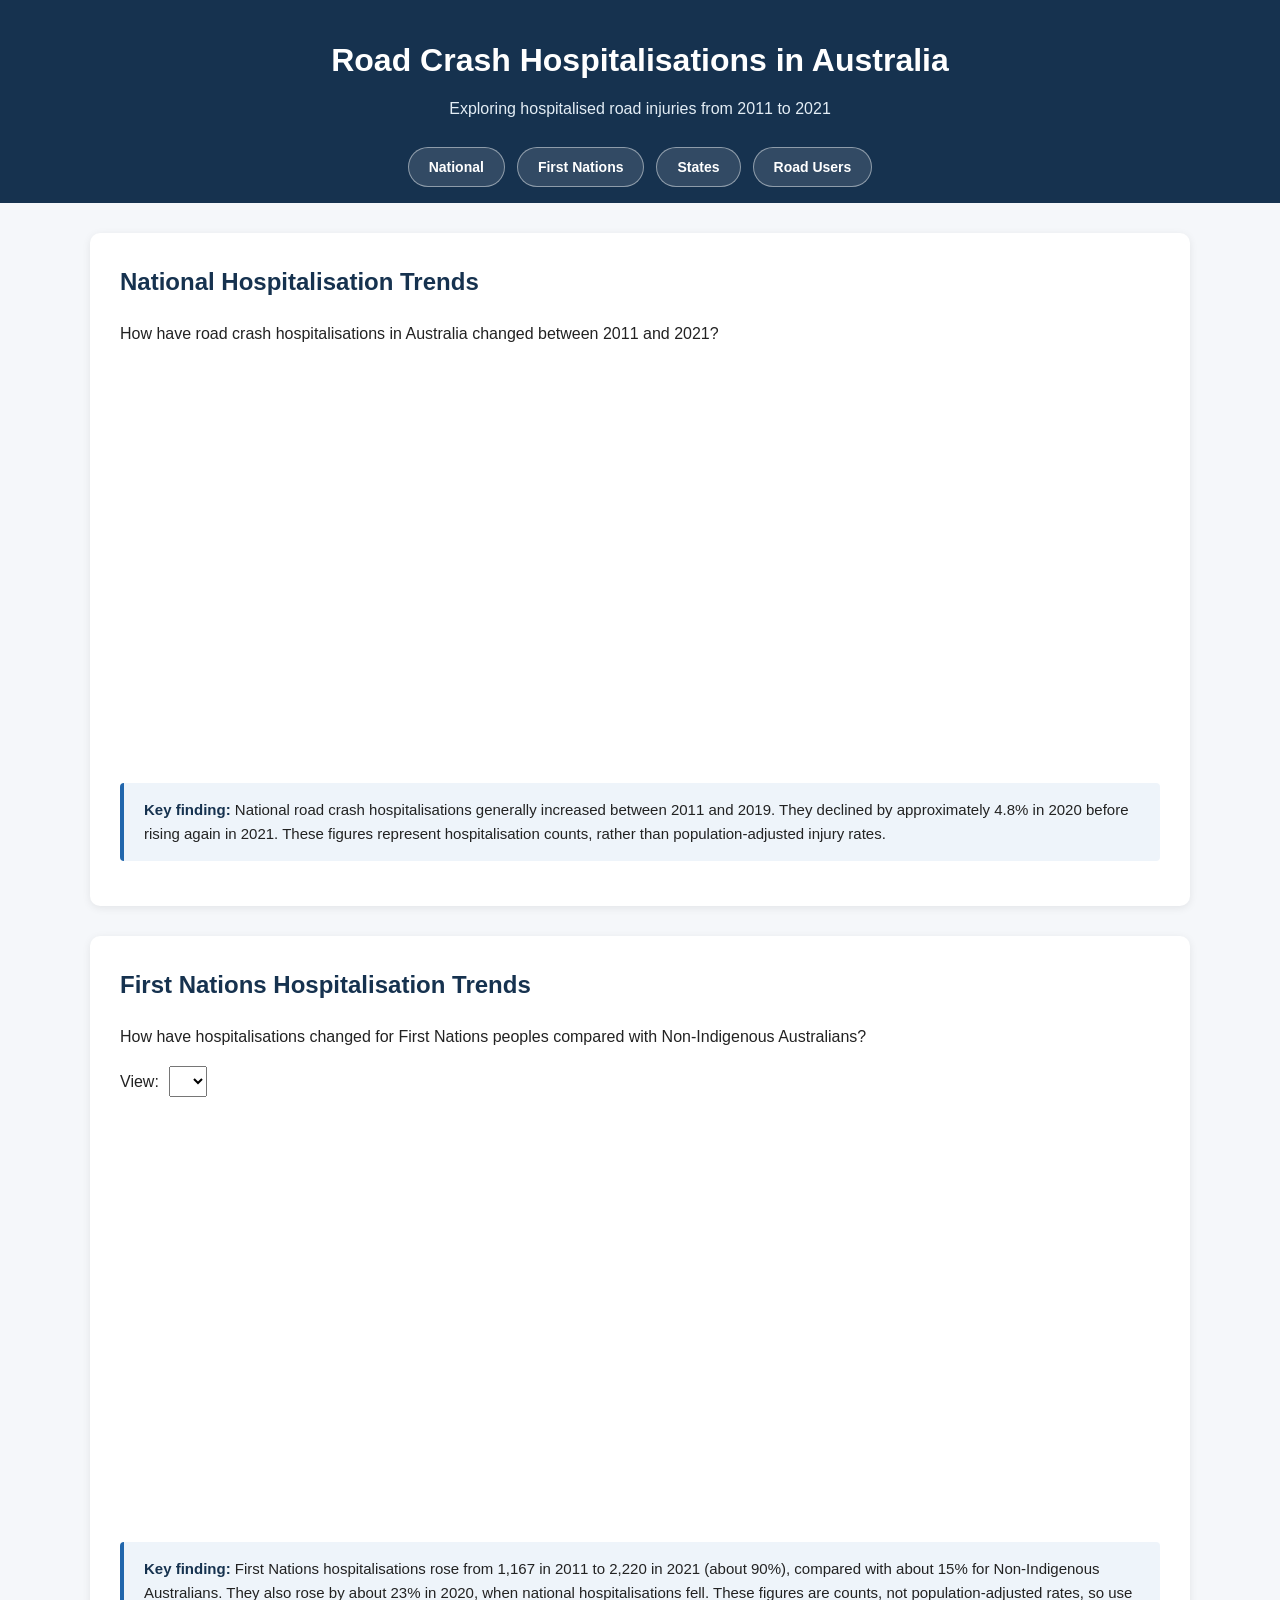
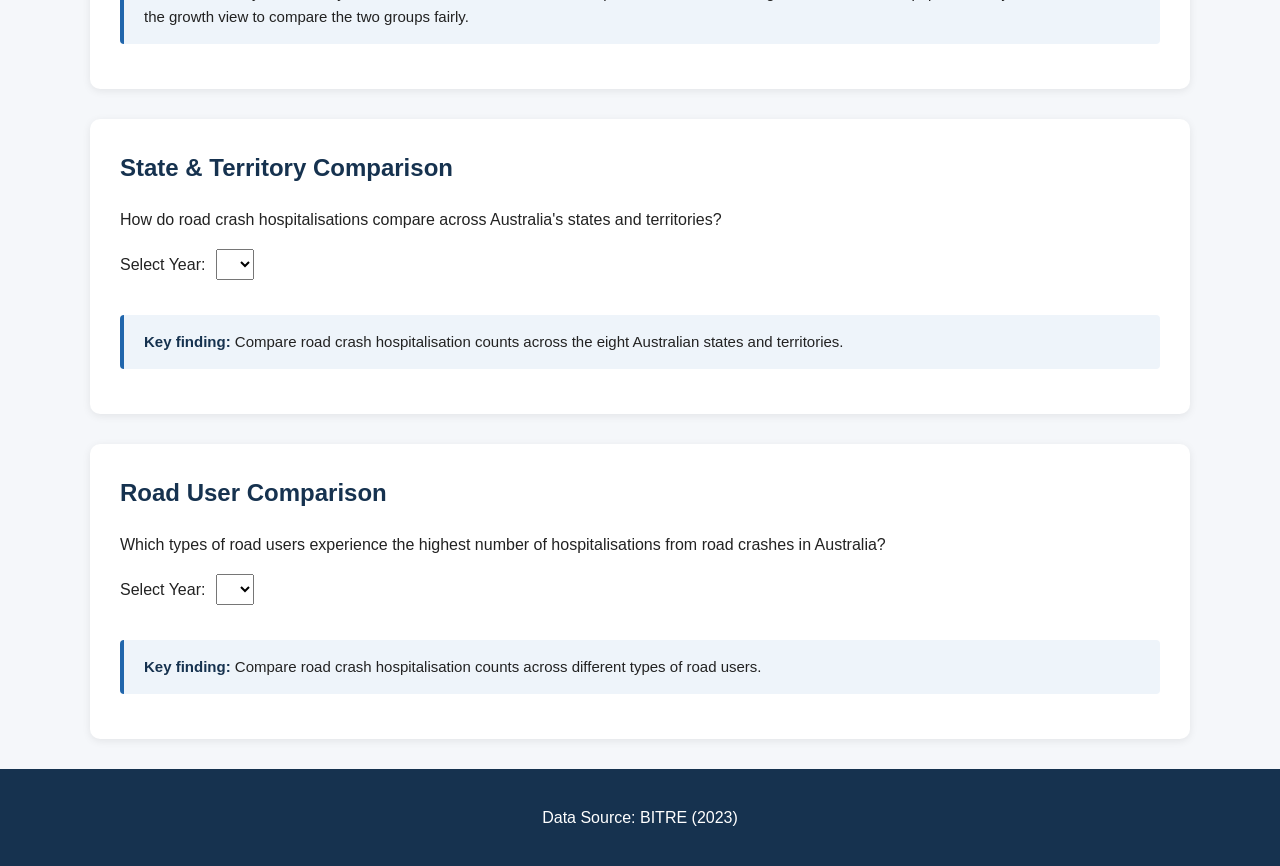
==== website/index.html @ fa7672ee "Added nav buttons." ====
<!DOCTYPE html>
<html lang="en">

<head>
    <meta charset="UTF-8">
    <meta name="viewport" content="width=device-width, initial-scale=1.0">

    <title>Road Crash Hospitalisations in Australia</title>

    <link rel="stylesheet" href="css/style.css">
</head>

<body>

    <header>
        <h1>Road Crash Hospitalisations in Australia</h1>
        <p>Exploring hospitalised road injuries from 2011 to 2021</p>
    </header>

    <nav class="site-nav">
        <ul>
            <li><a href="#national-section">National</a></li>
            <li><a href="#first-nations-section">First Nations</a></li>
            <li><a href="#state-section">States</a></li>
            <li><a href="#road-user-section">Road Users</a></li>
        </ul>
    </nav>

    <main>
        <!-- National Trends - My Section -->
        <section id="national-section">
            <h2>National Hospitalisation Trends</h2>
            <p>
                How have road crash hospitalisations in Australia
                changed between 2011 and 2021?
            </p>

            <div class="chart-scroll">
                <div id="national-chart"></div>
            </div>

            <p class="chart-insight">
                <strong>Key finding:</strong>
                National road crash hospitalisations generally increased
                between 2011 and 2019. They declined by approximately
                4.8% in 2020 before rising again in 2021.
                These figures represent hospitalisation counts,
                rather than population-adjusted injury rates.
            </p>
        </section>

        <!-- First Nations Trends - Daya -->
        <section id="first-nations-section">
            <h2>First Nations Hospitalisation Trends</h2>
            <p>
                How have hospitalisations changed for First Nations peoples
                compared with Non-Indigenous Australians?
            </p>

            <div class="chart-controls">
                <label for="fn-view">View:</label>
                <select id="fn-view"></select>
            </div>

            <div class="chart-scroll">
                <div id="first-nations-chart"></div>
            </div>
            <div id="fn-legend" class="chart-legend"></div>

            <p class="chart-insight">
                <strong>Key finding:</strong>
                First Nations hospitalisations rose from 1,167 in 2011 to
                2,220 in 2021 (about 90%), compared with about 15% for
                Non-Indigenous Australians. They also rose by about 23% in
                2020, when national hospitalisations fell. These figures are
                counts, not population-adjusted rates, so use the growth view
                to compare the two groups fairly.
            </p>
        </section>

        <!-- State & Territory Comparison -->
        <section id="state-section">
            <h2>State &amp; Territory Comparison</h2>

            <p>
                How do road crash hospitalisations compare
                across Australia's states and territories?
            </p>

            <div class="chart-controls">
                <label for="state-year">Select Year:</label>
                <select id="state-year"></select>
            </div>

            <div class="chart-scroll">
                <div id="state-chart"></div>
            </div>

            <p class="chart-insight">
                <strong>Key finding:</strong>
                Compare road crash hospitalisation counts
                across the eight Australian states and territories.
            </p>
        </section>

        <!-- Road User Comparison - Lin Yan -->
        <section id="road-user-section">
            <h2>Road User Comparison</h2>

            <p>
                Which types of road users experience the highest
                number of hospitalisations from road crashes in Australia?
            </p>

            <div class="chart-controls">
                <label for="road-user-year">Select Year:</label>
                <select id="road-user-year"></select>
            </div>

            <div class="chart-scroll">
                <div id="road-user-chart"></div>
            </div>

            <p class="chart-insight">
                <strong>Key finding:</strong>
                Compare road crash hospitalisation counts
                across different types of road users.
            </p>
        </section>
    </main>

    <footer>
        <p>Data Source: BITRE (2023)</p>
    </footer>

    <!-- D3.js Library -->
    <script src="https://d3js.org/d3.v7.min.js"></script>

    <!-- Charts -->
    <script src="js/national-trend.js"></script>
    <script src="js/first-nations.js"></script>
    <script src="js/state-comparison.js"></script>
    <script src="js/road-user.js"></script>

</body>

</html>
---- website/css/style.css ----
/* COS30045 Group 2 - Road Injury Visualisation */

/* Smooth scrolling and offset for the sticky nav */
html {
    scroll-behavior: smooth;
    scroll-padding-top: 70px;
}

/* General page styling */
body {
    font-family: Arial, Helvetica, sans-serif;
    margin: 0;
    padding: 0;
    background-color: #f5f7fa;
    color: #222;
    line-height: 1.6;
}

/* Website header */
header {
    background-color: #16324f;
    color: white;
    text-align: center;
    padding: 35px 20px 15px;
}

header h1 {
    margin: 0;
    font-size: 2rem;
}

header p {
    margin-top: 10px;
    margin-bottom: 0;
    color: #e3edf5;
}

/* Sticky navigation: same navy as the header so they look like one block */
.site-nav {
    position: sticky;
    top: 0;
    z-index: 100;
    background: #16324f;
    padding: 10px 20px 16px;
}

.site-nav ul {
    display: flex;
    justify-content: center;
    flex-wrap: wrap;
    gap: 12px;
    list-style: none;
    margin: 0;
    padding: 0;
}

.site-nav a {
    display: inline-block;
    color: #ffffff;
    background: rgba(255, 255, 255, 0.12);
    border: 1px solid rgba(255, 255, 255, 0.45);
    border-radius: 999px;
    padding: 8px 20px;
    font-size: 14px;
    font-weight: bold;
    text-decoration: none;
    transition: background 0.2s ease, color 0.2s ease, border-color 0.2s ease;
}

.site-nav a:hover,
.site-nav a:focus {
    background: #fdba8c;
    border-color: #fdba8c;
    color: #16324f;
    outline: none;
}

.site-nav a:focus-visible {
    outline: 2px solid #ffffff;
    outline-offset: 2px;
}

/* Main website content */
main {
    max-width: 1100px;
    margin: 30px auto;
    padding: 0 20px;
}

/* Each visualisation section */
section {
    background-color: white;
    padding: 30px;
    margin-bottom: 30px;
    border-radius: 10px;
    box-shadow: 0 2px 8px rgba(0, 0, 0, 0.08);
}

section h2 {
    color: #16324f;
    margin-top: 0;
}

/* National D3 chart container */
#national-chart {
    width: 100%;
    min-height: 400px;
}

#national-chart svg {
    display: block;
    width: 100%;
    height: auto;
}

/* Website footer */
footer {
    background-color: #16324f;
    color: white;
    text-align: center;
    padding: 20px;
}

/* Responsive layout for smaller screens */
@media (max-width: 768px) {
    header h1 {
        font-size: 1.5rem;
    }

    .site-nav ul {
        gap: 8px;
    }

    .site-nav a {
        padding: 6px 14px;
        font-size: 13px;
    }

    main {
        padding: 0 12px;
    }

    section {
        padding: 18px;
    }
}


/* National chart tooltip */
#national-chart {
    position: relative;
}

.chart-tooltip {
    position: absolute;
    background-color: #16324f;
    color: white;
    padding: 10px 14px;
    border-radius: 6px;
    font-size: 14px;
    box-shadow: 0 3px 8px rgba(0, 0, 0, 0.2);
    pointer-events: none;
    visibility: hidden;
    z-index: 10;
    white-space: nowrap;
    transform: translate(-50%, -100%);
}

#national-chart .data-point {
    cursor: pointer;
}

#national-chart .data-point:focus {
    outline: none;
    stroke: #f59e0b;
    stroke-width: 3px;
}


/* Key findings below the national chart */
.chart-insight {
    background-color: #eef4fa;
    border-left: 4px solid #2166ac;
    padding: 15px 20px;
    margin-top: 20px;
    border-radius: 4px;
    font-size: 15px;
    line-height: 1.6;
}

.chart-insight strong {
    color: #16324f;
}


/* Responsive chart scrolling */
.chart-scroll {
    width: 100%;
    overflow-x: auto;
}

@media (max-width: 768px) {
    #national-chart {
        min-width: 700px;
    }

    #national-chart svg {
        width: 100%;
        height: auto;
    }
}


/* = First Nations chart Daya*/
#first-nations-chart {
    position: relative;
    width: 100%;
    min-height: 400px;
}

#first-nations-chart svg {
    display: block;
    width: 100%;
    height: auto;
}

#first-nations-chart .data-point {
    cursor: pointer;
}

#first-nations-chart .data-point:focus {
    outline: none;
    stroke: #f59e0b;
    stroke-width: 3px;
}

.chart-controls {
    margin: 15px 0;
}

.chart-controls select {
    font-size: 15px;
    padding: 5px 8px;
    margin-left: 6px;
}

.chart-legend {
    display: flex;
    gap: 20px;
    flex-wrap: wrap;
    font-size: 14px;
    margin-top: 10px;
}

.chart-legend span::before {
    content: "";
    display: inline-block;
    width: 14px;
    height: 4px;
    background: var(--c);
    margin-right: 6px;
    vertical-align: middle;
}

@media (max-width: 768px) {
    #first-nations-chart {
        min-width: 700px;
    }
}

/* First Nations indexed growth explanation */
.fn-index-explanation {
    background-color: #eef4fa;
    border-left: 4px solid #2166ac;
    padding: 12px 16px;
    border-radius: 4px;
    font-size: 14px;
    line-height: 1.6;
    margin: 10px 0 15px;
}


/* State & Territory Comparison Chart */

#state-chart {
    position: relative;
    width: 100%;
}

#state-chart svg {
    width: 100%;
    height: auto;
    display: block;
}

#state-chart .chart-tooltip {
    position: absolute;
    visibility: hidden;
    background: #16324f;
    color: white;
    padding: 10px 14px;
    border-radius: 6px;
    font-size: 13px;
    line-height: 1.6;
    pointer-events: none;
    z-index: 10;
    box-shadow: 0 3px 10px rgba(0, 0, 0, 0.2);
    white-space: nowrap;
}

#state-chart .state-bar {
    cursor: pointer;
    transition: fill 0.2s ease;
}

#state-chart .state-bar:focus {
    outline: 2px solid #16324f;
    outline-offset: 2px;
}

#state-chart .axis-label {
    fill: #333;
}


/* Responsive Design - State & Territory Chart */

#state-section {
    width: 100%;
    box-sizing: border-box;
}

#state-section .chart-scroll {
    width: 100%;
    overflow-x: auto;
    overflow-y: hidden;
}

#state-chart {
    width: 100%;
    min-width: 0;
}

#state-chart svg {
    width: 100%;
    min-width: 650px;
    height: auto;
    display: block;
}

/* Tablet and mobile screens */
@media (max-width: 768px) {

    #state-section {
        padding: 15px;
    }

    #state-section h2 {
        font-size: 20px;
    }

    #state-section p {
        font-size: 14px;
    }

    #state-chart svg {
        min-width: 650px;
    }

    #state-section .chart-controls {
        margin-bottom: 15px;
    }
}


/* Road User Comparison Chart */

#road-user-section {
    width: 100%;
    box-sizing: border-box;
}

#road-user-section .chart-scroll {
    width: 100%;
    overflow-x: auto;
    overflow-y: hidden;
}

#road-user-chart {
    position: relative;
    width: 100%;
    min-width: 0;
}

#road-user-chart svg {
    width: 100%;
    min-width: 750px;
    height: auto;
    display: block;
}

#road-user-chart .chart-tooltip {
    position: absolute;
    visibility: hidden;
    background: #16324f;
    color: white;
    padding: 10px 14px;
    border-radius: 6px;
    font-size: 13px;
    line-height: 1.6;
    pointer-events: none;
    z-index: 10;
    box-shadow: 0 3px 10px rgba(0, 0, 0, 0.2);
    white-space: nowrap;
}

#road-user-chart .road-user-bar {
    cursor: pointer;
    transition: fill 0.2s ease;
}

#road-user-chart .road-user-bar:focus {
    outline: 2px solid #16324f;
    outline-offset: 2px;
}

/* Tablet and mobile screens */
@media (max-width: 768px) {

    #road-user-section {
        padding: 15px;
    }

    #road-user-section h2 {
        font-size: 20px;
    }

    #road-user-section p {
        font-size: 14px;
    }

    #road-user-chart svg {
        min-width: 750px;
    }

    #road-user-section .chart-controls {
        margin-bottom: 15px;
    }
}
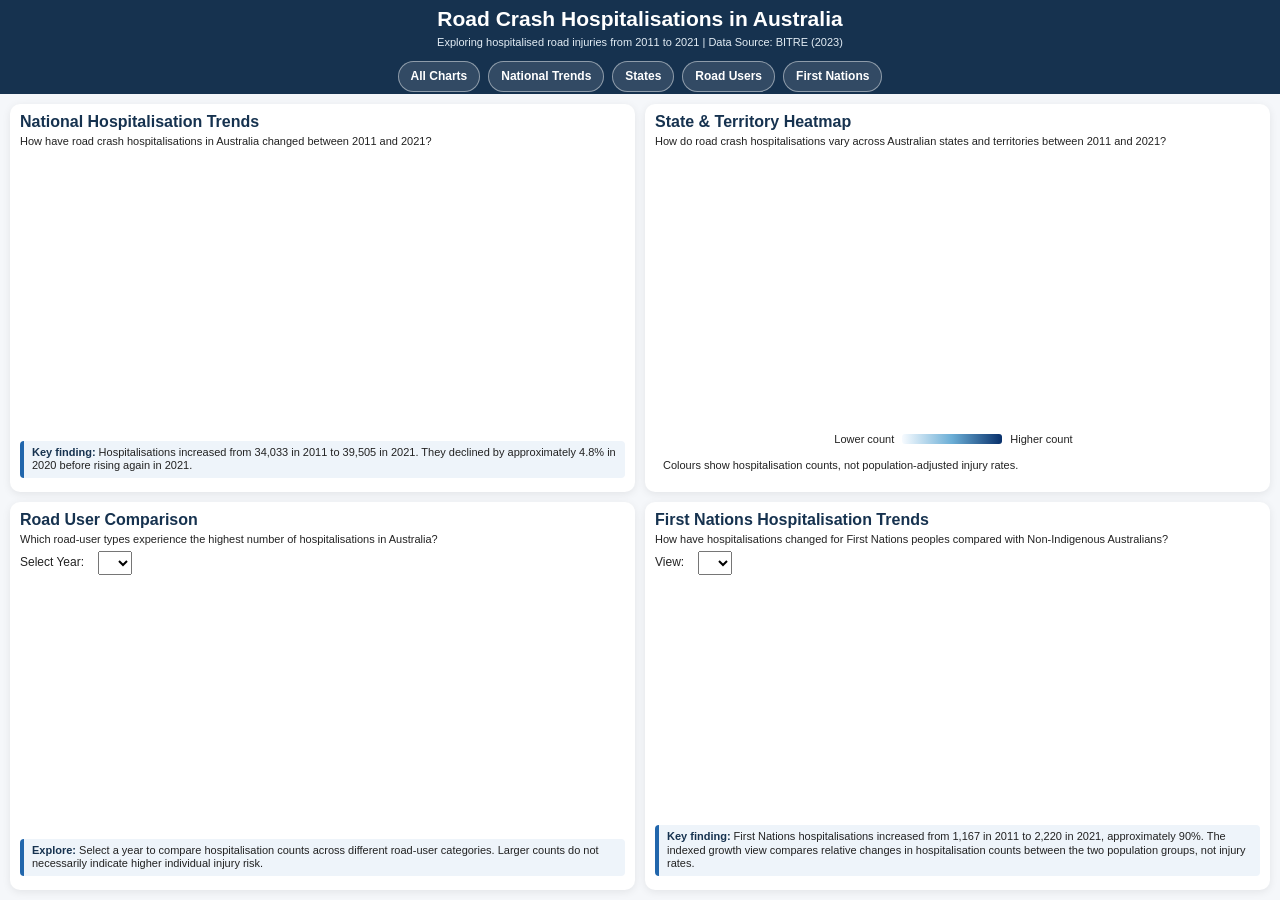
==== commit 71e438d4: "Implement interactive dashboard layout, heatmap and focus mode Redesigned the website into a 2x2 das" ====
--- a/website/index.html
+++ b/website/index.html
@@ -5,6 +5,9 @@
     <meta charset="UTF-8">
     <meta name="viewport" content="width=device-width, initial-scale=1.0">
 
+    <meta name="description"
+        content="Interactive visualisation of road crash hospitalisations in Australia from 2011 to 2021 using BITRE data.">
+
     <title>Road Crash Hospitalisations in Australia</title>
 
     <link rel="stylesheet" href="css/style.css">
@@ -12,24 +15,47 @@
 
 <body>
 
+    <!-- Website Header -->
     <header>
         <h1>Road Crash Hospitalisations in Australia</h1>
-        <p>Exploring hospitalised road injuries from 2011 to 2021</p>
+        <p>
+            Exploring hospitalised road injuries from 2011 to 2021
+            | Data Source: BITRE (2023)
+        </p>
     </header>
 
-    <nav class="site-nav">
+
+    <!-- Dashboard Navigation -->
+    <nav class="site-nav" aria-label="Dashboard navigation">
         <ul>
-            <li><a href="#national-section">National</a></li>
-            <li><a href="#first-nations-section">First Nations</a></li>
-            <li><a href="#state-section">States</a></li>
-            <li><a href="#road-user-section">Road Users</a></li>
+            <li>
+                <a href="#" id="show-all-charts">All Charts</a>
+            </li>
+            <li>
+                <a href="#national-section">National Trends</a>
+            </li>
+            <li>
+                <a href="#state-section">States</a>
+            </li>
+            <li>
+                <a href="#road-user-section">Road Users</a>
+            </li>
+            <li>
+                <a href="#first-nations-section">First Nations</a>
+            </li>
         </ul>
     </nav>
 
-    <main>
-        <!-- National Trends - My Section -->
+
+    <!-- Main Dashboard -->
+    <main class="dashboard-grid">
+
+        <!-- Chart 1: National Hospitalisation Trends -->
+        <!-- Developer: Lai Man Yee -->
         <section id="national-section">
+
             <h2>National Hospitalisation Trends</h2>
+
             <p>
                 How have road crash hospitalisations in Australia
                 changed between 2011 and 2021?
@@ -41,106 +67,242 @@
 
             <p class="chart-insight">
                 <strong>Key finding:</strong>
-                National road crash hospitalisations generally increased
-                between 2011 and 2019. They declined by approximately
+                Hospitalisations increased from 34,033 in 2011
+                to 39,505 in 2021. They declined by approximately
                 4.8% in 2020 before rising again in 2021.
-                These figures represent hospitalisation counts,
-                rather than population-adjusted injury rates.
-            </p>
+            </p>
+
         </section>
 
-        <!-- First Nations Trends - Daya -->
+
+        <!-- Chart 2: State & Territory Heatmap -->
+        <!-- Original state comparison: Lin Yan -->
+        <section id="state-section">
+
+            <h2>State &amp; Territory Heatmap</h2>
+
+            <p>
+                How do road crash hospitalisations vary
+                across Australian states and territories
+                between 2011 and 2021?
+            </p>
+
+            <!-- Heatmap displays all years -->
+            <!-- No year dropdown is needed -->
+            <div class="chart-scroll">
+                <div id="state-chart"></div>
+            </div>
+
+            <div class="heatmap-legend">
+                <span>Lower count</span>
+                <span class="heatmap-gradient"></span>
+                <span>Higher count</span>
+                <span id="state-max-count"></span>
+            </div>
+
+            <p class="chart-note">
+                Colours show hospitalisation counts, not
+                population-adjusted injury rates.
+            </p>
+
+        </section>
+
+
+        <!-- Chart 3: Road User Comparison -->
+        <!-- Developer: Lin Yan -->
+        <section id="road-user-section">
+
+            <h2>Road User Comparison</h2>
+
+            <p>
+                Which road-user types experience the highest
+                number of hospitalisations in Australia?
+            </p>
+
+            <!-- Year Selection -->
+            <div class="chart-controls">
+                <label for="road-user-year">
+                    Select Year:
+                </label>
+
+                <select id="road-user-year"></select>
+            </div>
+
+            <!-- Interactive D3 Bar Chart -->
+            <div class="chart-scroll">
+                <div id="road-user-chart"></div>
+            </div>
+
+            <p class="chart-insight">
+                <strong>Explore:</strong>
+                Select a year to compare hospitalisation
+                counts across different road-user categories.
+                Larger counts do not necessarily indicate
+                higher individual injury risk.
+            </p>
+
+        </section>
+
+
+        <!-- Chart 4: First Nations Hospitalisation Trends -->
+        <!-- Developer: Dayaanan -->
         <section id="first-nations-section">
+
             <h2>First Nations Hospitalisation Trends</h2>
+
             <p>
-                How have hospitalisations changed for First Nations peoples
-                compared with Non-Indigenous Australians?
-            </p>
-
+                How have hospitalisations changed for
+                First Nations peoples compared with
+                Non-Indigenous Australians?
+            </p>
+
+            <!-- Chart View Selection -->
             <div class="chart-controls">
-                <label for="fn-view">View:</label>
+                <label for="fn-view">
+                    View:
+                </label>
+
                 <select id="fn-view"></select>
             </div>
 
+            <!-- Interactive D3 Line Chart -->
             <div class="chart-scroll">
                 <div id="first-nations-chart"></div>
             </div>
+
+            <!-- Legend -->
             <div id="fn-legend" class="chart-legend"></div>
 
             <p class="chart-insight">
                 <strong>Key finding:</strong>
-                First Nations hospitalisations rose from 1,167 in 2011 to
-                2,220 in 2021 (about 90%), compared with about 15% for
-                Non-Indigenous Australians. They also rose by about 23% in
-                2020, when national hospitalisations fell. These figures are
-                counts, not population-adjusted rates, so use the growth view
-                to compare the two groups fairly.
-            </p>
+                First Nations hospitalisations increased
+                from 1,167 in 2011 to 2,220 in 2021,
+                approximately 90%.
+
+                The indexed growth view compares relative
+                changes in hospitalisation counts between
+                the two population groups, not injury rates.
+            </p>
+
         </section>
 
-        <!-- State & Territory Comparison -->
-        <section id="state-section">
-            <h2>State &amp; Territory Comparison</h2>
-
-            <p>
-                How do road crash hospitalisations compare
-                across Australia's states and territories?
-            </p>
-
-            <div class="chart-controls">
-                <label for="state-year">Select Year:</label>
-                <select id="state-year"></select>
-            </div>
-
-            <div class="chart-scroll">
-                <div id="state-chart"></div>
-            </div>
-
-            <p class="chart-insight">
-                <strong>Key finding:</strong>
-                Compare road crash hospitalisation counts
-                across the eight Australian states and territories.
-            </p>
-        </section>
-
-        <!-- Road User Comparison - Lin Yan -->
-        <section id="road-user-section">
-            <h2>Road User Comparison</h2>
-
-            <p>
-                Which types of road users experience the highest
-                number of hospitalisations from road crashes in Australia?
-            </p>
-
-            <div class="chart-controls">
-                <label for="road-user-year">Select Year:</label>
-                <select id="road-user-year"></select>
-            </div>
-
-            <div class="chart-scroll">
-                <div id="road-user-chart"></div>
-            </div>
-
-            <p class="chart-insight">
-                <strong>Key finding:</strong>
-                Compare road crash hospitalisation counts
-                across different types of road users.
-            </p>
-        </section>
     </main>
 
+
+    <!-- Website Footer -->
     <footer>
-        <p>Data Source: BITRE (2023)</p>
+        <p>
+            COS30045 Data Visualisation | Group 2
+        </p>
+
+        <p>
+            Data Source: Bureau of Infrastructure and
+            Transport Research Economics (BITRE), 2023.
+        </p>
+
+        <p>
+            Note: Hospitalisation counts are not
+            population-adjusted injury rates.
+        </p>
     </footer>
+
 
     <!-- D3.js Library -->
     <script src="https://d3js.org/d3.v7.min.js"></script>
 
-    <!-- Charts -->
+    <!-- Chart 1: National Trends -->
     <script src="js/national-trend.js"></script>
+
+    <!-- Chart 2: State & Territory Heatmap -->
+    <script src="js/state-heatmap.js"></script>
+
+    <!-- Chart 3: Road User Comparison -->
+    <script src="js/road-user.js"></script>
+
+    <!-- Chart 4: First Nations Trends -->
     <script src="js/first-nations.js"></script>
-    <script src="js/state-comparison.js"></script>
-    <script src="js/road-user.js"></script>
+
+
+    <!-- Dashboard Focus Mode -->
+    <script>
+        document.addEventListener("DOMContentLoaded", () => {
+
+            const dashboard = document.querySelector(".dashboard-grid");
+            const sections = dashboard.querySelectorAll("section");
+
+            const navLinks = document.querySelectorAll(
+                '.site-nav a[href^="#"]:not(#show-all-charts)'
+            );
+
+            const allChartsButton =
+                document.getElementById("show-all-charts");
+
+            // Return to the four-chart overview
+            function showAllCharts() {
+                dashboard.classList.remove("focus-mode");
+
+                sections.forEach(section => {
+                    section.classList.remove("focused");
+                });
+
+                navLinks.forEach(link => {
+                    link.classList.remove("active");
+                    link.removeAttribute("aria-current");
+                });
+            }
+
+            // Enlarge the selected chart
+            navLinks.forEach(link => {
+                link.addEventListener("click", function (event) {
+
+                    // Keep normal anchor navigation on mobile
+                    if (window.innerWidth < 1000) return;
+
+                    event.preventDefault();
+
+                    const target = document.querySelector(
+                        this.getAttribute("href")
+                    );
+
+                    if (!target) return;
+
+                    const alreadyFocused =
+                        target.classList.contains("focused");
+
+                    showAllCharts();
+
+                    if (!alreadyFocused) {
+                        dashboard.classList.add("focus-mode");
+                        target.classList.add("focused");
+                        this.classList.add("active");
+                        this.setAttribute("aria-current", "true");
+                    }
+                });
+            });
+
+            // All Charts button
+            allChartsButton.addEventListener("click", event => {
+                event.preventDefault();
+                showAllCharts();
+            });
+
+            // Escape key returns to overview
+            document.addEventListener("keydown", event => {
+                if (event.key === "Escape") {
+                    showAllCharts();
+                }
+            });
+
+            // Restore normal layout for smaller screens
+            window.addEventListener("resize", () => {
+                if (window.innerWidth < 1000) {
+                    showAllCharts();
+                }
+            });
+
+        });
+    </script>
+
 
 </body>
 
--- a/website/css/style.css
+++ b/website/css/style.css
@@ -446,4 +446,328 @@
     #road-user-section .chart-controls {
         margin-bottom: 15px;
     }
+}
+
+
+/* Compact dashboard layout for desktop */
+@media (min-width: 1000px) {
+    body {
+        height: 100dvh;
+        display: flex;
+        flex-direction: column;
+        overflow: hidden;
+    }
+
+    header {
+        padding: 12px 20px;
+        flex-shrink: 0;
+    }
+
+    header h1 {
+        font-size: 1.5rem;
+    }
+
+    header p {
+        margin: 4px 0 0;
+        font-size: 13px;
+    }
+
+    main.dashboard-grid {
+        flex: 1;
+        min-height: 0;
+        max-width: none;
+        width: 100%;
+        box-sizing: border-box;
+        margin: 0;
+        padding: 10px;
+        display: grid;
+        grid-template-columns: repeat(2, minmax(0, 1fr));
+        grid-template-rows: repeat(2, minmax(0, 1fr));
+        gap: 10px;
+    }
+
+    main.dashboard-grid>section {
+        min-width: 0;
+        min-height: 0;
+        margin: 0;
+        padding: 12px;
+        display: flex;
+        flex-direction: column;
+        overflow: hidden;
+    }
+
+    main.dashboard-grid>section h2 {
+        font-size: 17px;
+        margin: 0 0 3px;
+    }
+
+    main.dashboard-grid>section p {
+        font-size: 12px;
+        line-height: 1.35;
+        margin: 3px 0 6px;
+    }
+
+    #national-chart,
+    #state-chart,
+    #road-user-chart,
+    #first-nations-chart {
+        position: relative;
+        flex: 1;
+        min-height: 0;
+    }
+
+    .chart-scroll {
+        flex: 1;
+        min-height: 0;
+    }
+
+    .chart-scroll #national-chart {
+        height: 100%;
+    }
+
+    main.dashboard-grid svg {
+        width: 100%;
+        height: 100%;
+    }
+
+    main.dashboard-grid .chart-insight {
+        font-size: 11px;
+        padding: 6px 9px;
+        margin-top: 4px;
+        line-height: 1.3;
+    }
+
+    footer {
+        display: none;
+    }
+}
+
+
+/* Final dashboard chart sizing fixes */
+@media (min-width: 1000px) {
+
+    /* Reduce space used by the header */
+    header {
+        padding: 8px 16px;
+    }
+
+    header h1 {
+        font-size: 1.4rem;
+        line-height: 1.3;
+    }
+
+    header p {
+        margin: 3px 0;
+        font-size: 12px;
+    }
+
+    /* Compact navigation */
+    .site-nav {
+        padding: 4px 0;
+    }
+
+    .site-nav ul {
+        margin: 0;
+    }
+
+    .site-nav a {
+        padding: 6px 14px;
+    }
+
+    /* Keep both dashboard rows within the screen */
+    main.dashboard-grid {
+        min-height: 0;
+        grid-template-rows:
+            minmax(0, 1fr) minmax(0, 1fr);
+    }
+
+    main.dashboard-grid>section {
+        min-height: 0;
+        min-width: 0;
+        padding: 10px 12px;
+        overflow: hidden;
+    }
+
+    /* Remove internal chart scrollbars */
+    main.dashboard-grid .chart-scroll {
+        flex: 1 1 0;
+        height: 0;
+        min-height: 0;
+        min-width: 0;
+        width: 100%;
+        overflow: hidden !important;
+    }
+
+    /* Let chart containers use available space */
+    main.dashboard-grid #national-chart,
+    main.dashboard-grid #state-chart,
+    main.dashboard-grid #road-user-chart,
+    main.dashboard-grid #first-nations-chart {
+        width: 100%;
+        height: 100% !important;
+        min-height: 0 !important;
+        position: relative;
+    }
+
+    /* Fit entire SVG inside each chart panel */
+    main.dashboard-grid .chart-scroll svg {
+        display: block;
+        width: 100% !important;
+        height: 100% !important;
+        max-height: 100%;
+    }
+
+    /* Keep descriptions compact */
+    main.dashboard-grid .chart-insight,
+    main.dashboard-grid .chart-note {
+        flex-shrink: 0;
+        margin-top: 4px;
+        padding: 6px 9px;
+        font-size: 11px;
+        line-height: 1.3;
+    }
+
+    main.dashboard-grid .chart-controls {
+        flex-shrink: 0;
+        margin-bottom: 4px;
+    }
+}
+
+/* Compact dashboard improvements */
+@media (min-width: 1000px) {
+
+    /* Smaller header */
+    header {
+        padding: 5px 12px !important;
+    }
+
+    header h1 {
+        font-size: 21px !important;
+        margin: 0 !important;
+        line-height: 1.3;
+    }
+
+    header p {
+        font-size: 11px !important;
+        margin: 2px 0 !important;
+    }
+
+    /* Smaller navigation */
+    .site-nav {
+        padding: 2px 0 !important;
+    }
+
+    .site-nav ul {
+        margin: 0 !important;
+        padding: 0 !important;
+        gap: 8px;
+    }
+
+    .site-nav a {
+        padding: 5px 12px !important;
+        font-size: 12px;
+    }
+
+    /* Compact chart panels */
+    main.dashboard-grid>section {
+        padding: 8px 10px !important;
+    }
+
+    main.dashboard-grid>section h2 {
+        font-size: 16px !important;
+        margin: 0 0 3px !important;
+        line-height: 1.2;
+    }
+
+    main.dashboard-grid>section>p:not(.chart-insight):not(.chart-note) {
+        font-size: 11px !important;
+        line-height: 1.3;
+        margin: 0 0 4px !important;
+    }
+
+    /* Compact dropdowns */
+    main.dashboard-grid .chart-controls {
+        margin: 0 0 3px !important;
+        display: flex;
+        align-items: center;
+        gap: 8px;
+    }
+
+    main.dashboard-grid .chart-controls label {
+        font-size: 12px;
+    }
+
+    main.dashboard-grid .chart-controls select {
+        font-size: 12px;
+        padding: 3px 6px;
+        max-width: 100%;
+    }
+
+    /* Compact First Nations legend */
+    main.dashboard-grid .chart-legend {
+        font-size: 11px;
+        margin: 2px 0 !important;
+        padding: 0 !important;
+        flex-shrink: 0;
+    }
+
+    /* Compact key findings */
+    main.dashboard-grid .chart-insight,
+    main.dashboard-grid .chart-note {
+        font-size: 11px !important;
+        line-height: 1.25 !important;
+        padding: 5px 8px !important;
+        margin-top: 3px !important;
+    }
+}
+
+/* State heatmap colour legend */
+.heatmap-legend {
+    display: flex;
+    align-items: center;
+    justify-content: center;
+    gap: 8px;
+    font-size: 11px;
+    margin: 3px 0;
+    flex-shrink: 0;
+}
+
+.heatmap-gradient {
+    width: 100px;
+    height: 10px;
+    border-radius: 3px;
+    background: linear-gradient(to right,
+            #f7fbff,
+            #6baed6,
+            #08306b);
+}
+
+/* Dashboard Focus Mode */
+@media (min-width: 1000px) {
+
+    /* One enlarged chart instead of four */
+    main.dashboard-grid.focus-mode {
+        grid-template-columns: minmax(0, 1fr) !important;
+        grid-template-rows: minmax(0, 1fr) !important;
+    }
+
+    /* Hide other charts when one is selected */
+    main.dashboard-grid.focus-mode>section {
+        display: none !important;
+    }
+
+    /* Display the selected chart */
+    main.dashboard-grid.focus-mode>section.focused {
+        display: flex !important;
+        width: 100%;
+        height: 100%;
+        box-sizing: border-box;
+    }
+
+    /* Highlight selected navigation */
+    .site-nav a.active {
+        background-color: #2166ac;
+        color: white;
+        border-color: #2166ac;
+    }
 }
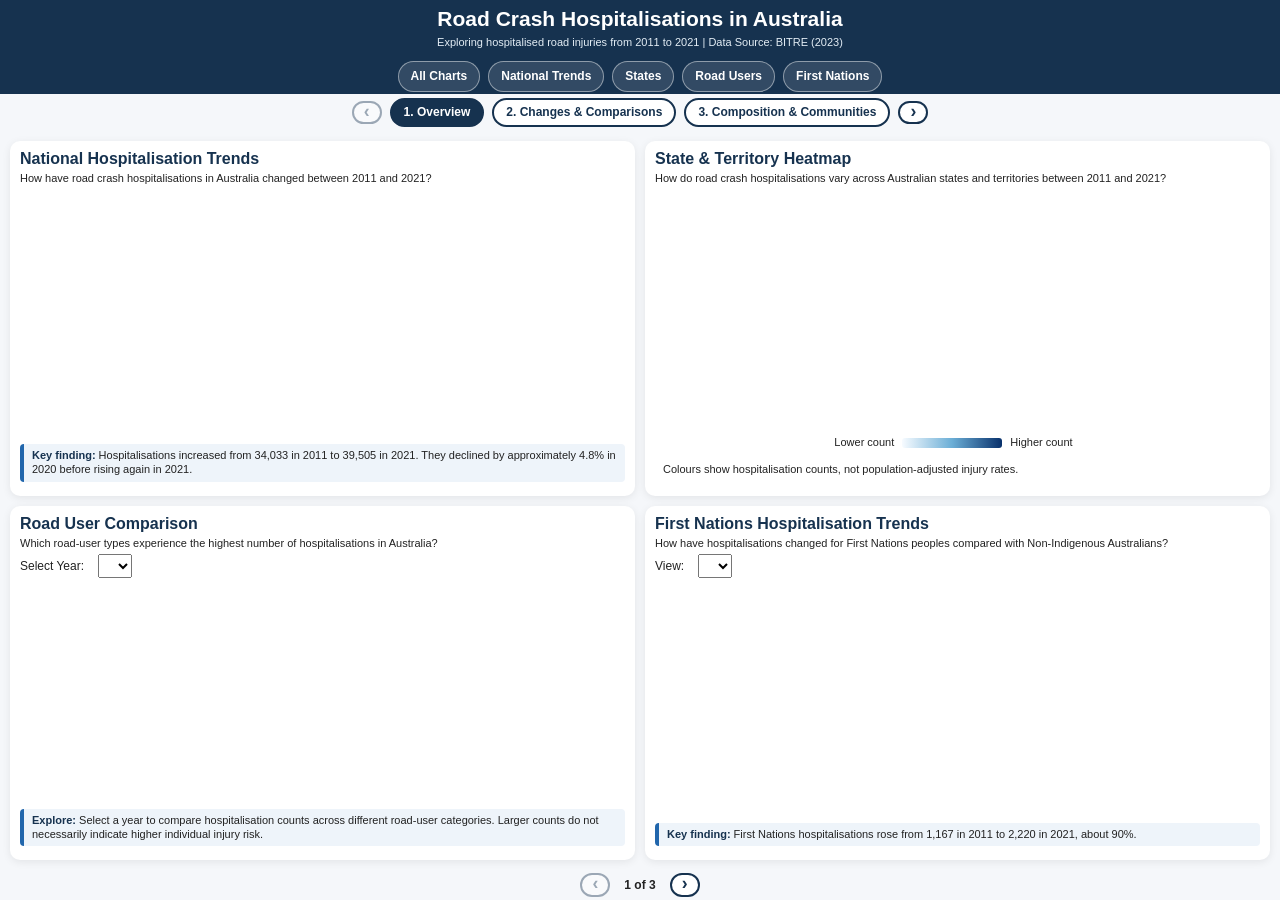
==== commit 2cfb4621: "Add First Nations share, road user composition, page tabs; fix ARIA roles" ====
--- a/website/index.html
+++ b/website/index.html
@@ -175,14 +175,37 @@
 
             <p class="chart-insight">
                 <strong>Key finding:</strong>
-                First Nations hospitalisations increased
-                from 1,167 in 2011 to 2,220 in 2021,
-                approximately 90%.
-
-                The indexed growth view compares relative
-                changes in hospitalisation counts between
-                the two population groups, not injury rates.
-            </p>
+                First Nations hospitalisations rose from 1,167
+                in 2011 to 2,220 in 2021, about 90%.
+            </p>
+
+        </section>
+
+
+         <!-- Chart 8: First Nations Share -->
+        <!--  Dayaanan -->
+        <section id="first-nations-share-section">
+
+            <h2>First Nations Share of Hospitalisations</h2>
+
+            <div class="chart-scroll">
+                <div id="first-nations-share-chart"></div>
+            </div>
+
+        </section>
+
+
+        <!-- Chart 9: Road User Composition -->
+        <!-- Dayaanan -->
+        <section id="road-user-composition-section">
+
+            <h2>Road User Composition</h2>
+
+            <div class="chart-scroll">
+                <div id="road-user-composition-chart"></div>
+            </div>
+
+            <div id="road-user-composition-legend" class="chart-legend"></div>
 
         </section>
 
@@ -221,6 +244,12 @@
 
     <!-- Chart 4: First Nations Trends -->
     <script src="js/first-nations.js"></script>
+
+    <!-- Chart 8: First Nations Share -->
+    <script src="js/first-nations-share.js"></script>
+    
+    <!-- Chart 9: Road User Composition -->
+    <script src="js/road-user-composition.js"></script>
 
 
     <!-- Dashboard Focus Mode -->
@@ -303,6 +332,9 @@
         });
     </script>
 
+    <!-- Dashboard Tabs (must load after the Focus Mode script) -->
+    <script src="js/tabs.js"></script>
+
 
 </body>
 
--- a/website/css/style.css
+++ b/website/css/style.css
@@ -770,4 +770,187 @@
         color: white;
         border-color: #2166ac;
     }
+}
+
+
+
+/* ===== Page tabs (logic in js/tabs.js) ===== */
+.tab-hidden {
+    display: none !important;
+}
+
+.page-tabs {
+    display: flex;
+    flex-wrap: wrap;
+    align-items: center;
+    justify-content: center;
+    gap: 10px;
+    padding: 10px 16px;
+    flex-shrink: 0;
+}
+
+.page-tab-list {
+    display: flex;
+    flex-wrap: wrap;
+    justify-content: center;
+    gap: 8px;
+}
+
+.page-tab,
+.page-arrow {
+    font: inherit;
+    font-weight: 600;
+    cursor: pointer;
+    border: 2px solid #16324f;
+    background: #fff;
+    color: #16324f;
+    border-radius: 999px;
+    padding: 6px 16px;
+}
+
+.page-tab.active {
+    background: #16324f;
+    color: #fff;
+}
+
+.page-arrow {
+    width: 42px;
+    padding: 4px 0;
+    font-size: 1.4rem;
+    line-height: 1;
+}
+
+.page-arrow:disabled {
+    opacity: 0.4;
+    cursor: not-allowed;
+}
+
+.page-tab:focus-visible,
+.page-arrow:focus-visible {
+    outline: 3px solid #f59e0b;
+    outline-offset: 2px;
+}
+
+.page-pager {
+    display: flex;
+    justify-content: center;
+    align-items: center;
+    gap: 14px;
+    padding: 12px;
+    font-weight: 600;
+    flex-shrink: 0;
+}
+
+.page-empty {
+    grid-column: 1 / -1;
+    text-align: center;
+    padding: 40px 16px;
+}
+
+.visually-hidden {
+    position: absolute;
+    width: 1px;
+    height: 1px;
+    overflow: hidden;
+    clip: rect(0 0 0 0);
+    white-space: nowrap;
+}
+
+
+/* ===== First Nations Share chart (Chart 8) ===== */
+#first-nations-share-chart {
+    position: relative;
+    width: 100%;
+}
+
+#first-nations-share-chart svg {
+    display: block;
+    width: 100%;
+    height: auto;
+}
+
+#first-nations-share-chart .data-point {
+    cursor: pointer;
+}
+
+@media (max-width: 768px) {
+    #first-nations-share-chart {
+        min-width: 700px;
+    }
+}
+
+
+/* ===== Desktop: compact tab bar, chart 8 sizing, short pages ===== */
+@media (min-width: 1000px) {
+
+    .page-tabs {
+        padding: 4px 12px;
+        gap: 8px;
+    }
+
+    .page-tab {
+        padding: 3px 12px;
+        font-size: 12px;
+    }
+
+    .page-arrow {
+        width: 30px;
+        padding: 0 0 2px;
+        font-size: 1.1rem;
+    }
+
+    .page-pager {
+        padding: 3px;
+        font-size: 12px;
+    }
+
+    /* Let Chart 8 fill its card like the other charts */
+    main.dashboard-grid #first-nations-share-chart {
+        width: 100%;
+        height: 100% !important;
+        min-height: 0 !important;
+        position: relative;
+    }
+
+    /* Let Chart 9 fill its card the same way */
+    main.dashboard-grid #road-user-composition-chart {
+        width: 100%;
+        height: 100% !important;
+        min-height: 0 !important;
+        position: relative;
+    }
+
+
+}
+
+/* ===== Road User Composition chart (Chart 9) ===== */
+#road-user-composition-chart {
+    position: relative;
+    width: 100%;
+}
+
+#road-user-composition-chart svg {
+    display: block;
+    width: 100%;
+    height: auto;
+}
+
+#road-user-composition-chart .year-column {
+    cursor: pointer;
+}
+
+#road-user-composition-chart .year-column:focus {
+    outline: none;
+}
+
+/* Bigger legend swatches for the area colours */
+#road-user-composition-legend span::before {
+    height: 12px;
+    width: 12px;
+}
+
+@media (max-width: 768px) {
+    #road-user-composition-chart {
+        min-width: 700px;
+    }
 }
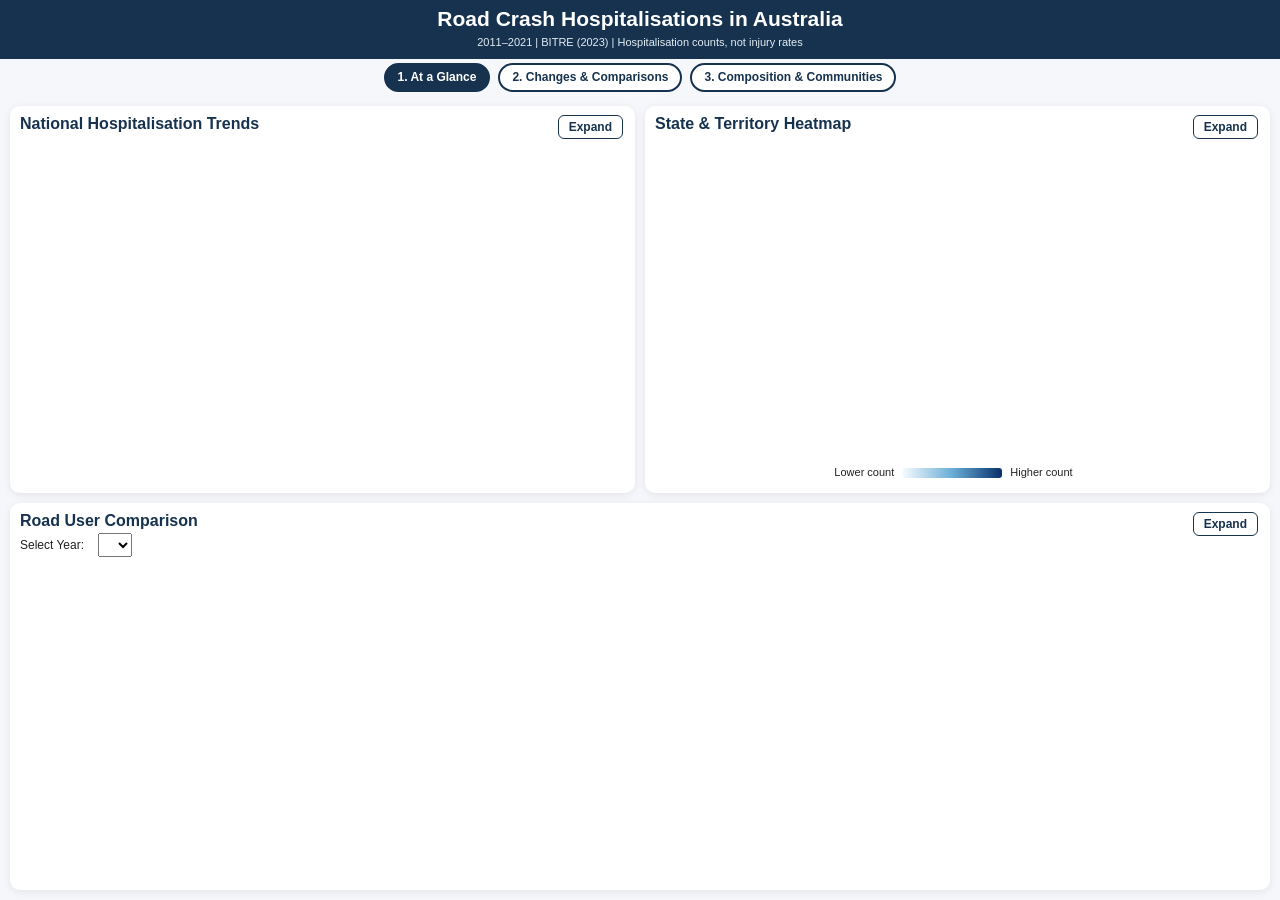
==== commit 312112f1: "Refine dashboard layout, navigation and accessibility" ====
--- a/website/index.html
+++ b/website/index.html
@@ -18,10 +18,11 @@
     <!-- Website Header -->
     <header>
         <h1>Road Crash Hospitalisations in Australia</h1>
+
         <p>
-            Exploring hospitalised road injuries from 2011 to 2021
-            | Data Source: BITRE (2023)
+            2011–2021 | BITRE (2023) | Hospitalisation counts, not injury rates
         </p>
+
     </header>
 
 
@@ -56,21 +57,9 @@
 
             <h2>National Hospitalisation Trends</h2>
 
-            <p>
-                How have road crash hospitalisations in Australia
-                changed between 2011 and 2021?
-            </p>
-
             <div class="chart-scroll">
                 <div id="national-chart"></div>
             </div>
-
-            <p class="chart-insight">
-                <strong>Key finding:</strong>
-                Hospitalisations increased from 34,033 in 2011
-                to 39,505 in 2021. They declined by approximately
-                4.8% in 2020 before rising again in 2021.
-            </p>
 
         </section>
 
@@ -80,12 +69,6 @@
         <section id="state-section">
 
             <h2>State &amp; Territory Heatmap</h2>
-
-            <p>
-                How do road crash hospitalisations vary
-                across Australian states and territories
-                between 2011 and 2021?
-            </p>
 
             <!-- Heatmap displays all years -->
             <!-- No year dropdown is needed -->
@@ -100,10 +83,6 @@
                 <span id="state-max-count"></span>
             </div>
 
-            <p class="chart-note">
-                Colours show hospitalisation counts, not
-                population-adjusted injury rates.
-            </p>
 
         </section>
 
@@ -113,11 +92,6 @@
         <section id="road-user-section">
 
             <h2>Road User Comparison</h2>
-
-            <p>
-                Which road-user types experience the highest
-                number of hospitalisations in Australia?
-            </p>
 
             <!-- Year Selection -->
             <div class="chart-controls">
@@ -133,14 +107,6 @@
                 <div id="road-user-chart"></div>
             </div>
 
-            <p class="chart-insight">
-                <strong>Explore:</strong>
-                Select a year to compare hospitalisation
-                counts across different road-user categories.
-                Larger counts do not necessarily indicate
-                higher individual injury risk.
-            </p>
-
         </section>
 
 
@@ -149,12 +115,6 @@
         <section id="first-nations-section">
 
             <h2>First Nations Hospitalisation Trends</h2>
-
-            <p>
-                How have hospitalisations changed for
-                First Nations peoples compared with
-                Non-Indigenous Australians?
-            </p>
 
             <!-- Chart View Selection -->
             <div class="chart-controls">
@@ -173,16 +133,20 @@
             <!-- Legend -->
             <div id="fn-legend" class="chart-legend"></div>
 
-            <p class="chart-insight">
-                <strong>Key finding:</strong>
-                First Nations hospitalisations rose from 1,167
-                in 2011 to 2,220 in 2021, about 90%.
-            </p>
-
-        </section>
-
-
-         <!-- Chart 8: First Nations Share -->
+        </section>
+
+
+        <!-- Chart 2: National Year-on-Year Change -->
+        <!-- Developer: Lai Man Yee -->
+        <section id="national-change-section">
+            <h2>National Year-on-Year Change (%)</h2>
+
+            <div class="chart-scroll">
+                <div id="national-change-chart"></div>
+            </div>
+        </section>
+
+        <!-- Chart 8: First Nations Share -->
         <!--  Dayaanan -->
         <section id="first-nations-share-section">
 
@@ -201,6 +165,11 @@
 
             <h2>Road User Composition</h2>
 
+            <p id="composition-keyboard-help" class="composition-keyboard-help">
+                Keyboard: Press Tab to select the chart, then use ← / → to explore years.
+            </p>
+
+
             <div class="chart-scroll">
                 <div id="road-user-composition-chart"></div>
             </div>
@@ -208,6 +177,18 @@
             <div id="road-user-composition-legend" class="chart-legend"></div>
 
         </section>
+
+
+        <!-- Chart 3: Road User Slope Chart -->
+        <!-- Developer: Lai Man Yee -->
+        <section id="road-user-slope-section">
+            <h2>Road User Changes: 2011 vs 2021</h2>
+
+            <div class="chart-scroll">
+                <div id="road-user-slope-chart"></div>
+            </div>
+        </section>
+
 
     </main>
 
@@ -236,6 +217,10 @@
     <!-- Chart 1: National Trends -->
     <script src="js/national-trend.js"></script>
 
+    <script src="js/national-change.js"></script>
+
+    <script src="js/road-user-slope.js"></script>
+
     <!-- Chart 2: State & Territory Heatmap -->
     <script src="js/state-heatmap.js"></script>
 
@@ -247,7 +232,7 @@
 
     <!-- Chart 8: First Nations Share -->
     <script src="js/first-nations-share.js"></script>
-    
+
     <!-- Chart 9: Road User Composition -->
     <script src="js/road-user-composition.js"></script>
 
@@ -336,6 +321,9 @@
     <script src="js/tabs.js"></script>
 
 
+    <!-- Chart Expansion Controls -->
+    <script src="js/chart-expand.js"></script>
+
 </body>
 
 </html>
--- a/website/css/style.css
+++ b/website/css/style.css
@@ -939,9 +939,20 @@
     cursor: pointer;
 }
 
-#road-user-composition-chart .year-column:focus {
-    outline: none;
-}
+
+/* Visible focus for keyboard users */
+#road-user-composition-chart .year-column:focus-visible {
+    outline: 3px solid #D55E00;
+    outline-offset: -3px;
+}
+
+/* Compact keyboard instructions */
+.composition-keyboard-help {
+    font-size: 12px;
+    color: #16324f;
+    margin: 2px 0 6px;
+}
+
 
 /* Bigger legend swatches for the area colours */
 #road-user-composition-legend span::before {
@@ -953,4 +964,176 @@
     #road-user-composition-chart {
         min-width: 700px;
     }
+}
+
+
+/* National Year-on-Year Change Chart */
+#national-change-chart {
+    position: relative;
+    width: 100%;
+    min-height: 300px;
+}
+
+#national-change-chart svg {
+    display: block;
+    width: 100%;
+    height: auto;
+}
+
+#national-change-chart .change-hit-area {
+    cursor: pointer;
+}
+
+#national-change-chart .change-hit-area:focus-visible {
+    outline: 3px solid #D55E00;
+    outline-offset: 2px;
+}
+
+/* Dashboard chart sizing */
+@media (min-width: 1000px) {
+
+    main.dashboard-grid #national-change-chart {
+        height: 100%;
+        min-height: 0;
+    }
+
+    main.dashboard-grid #national-change-chart svg {
+        height: 100%;
+    }
+
+    /* Make 1-chart and 2-chart tabs use the available space */
+    main.dashboard-grid[data-count="1"] {
+        grid-template-columns: minmax(0, 1fr);
+        grid-template-rows: minmax(0, 1fr);
+    }
+
+    main.dashboard-grid[data-count="2"] {
+        grid-template-rows: minmax(0, 1fr);
+    }
+}
+
+/* Preserve readable labels on small screens */
+@media (max-width: 768px) {
+    #national-change-chart {
+        min-width: 700px;
+    }
+}
+
+
+/* Road User Slope Chart */
+#road-user-slope-chart {
+    position: relative;
+    width: 100%;
+    height: 100%;
+    min-height: 0;
+}
+
+#road-user-slope-chart svg {
+    display: block;
+    width: 100%;
+    height: 100%;
+}
+
+#road-user-slope-chart .slope-point {
+    cursor: pointer;
+}
+
+#road-user-slope-chart .slope-point:focus-visible {
+    stroke: #f59e0b;
+    stroke-width: 4px;
+}
+
+@media (max-width: 768px) {
+    #road-user-slope-chart {
+        min-width: 700px;
+        min-height: 300px;
+    }
+}
+
+
+/* Three-chart dashboard layout */
+@media (min-width: 1000px) {
+
+    main.dashboard-grid[data-count="3"] {
+        grid-template-columns: repeat(2, minmax(0, 1fr));
+        grid-template-rows: repeat(2, minmax(0, 1fr));
+    }
+
+    /* Make the third visible chart span both columns */
+    main.dashboard-grid[data-count="3"]>section:nth-child(3 of section:not(.tab-hidden)) {
+        grid-column: 1 / -1;
+    }
+}
+
+/* Individual Chart Expansion Controls */
+
+.chart-expand-btn {
+    display: none;
+}
+
+@media (min-width: 1000px) {
+
+    main.dashboard-grid>section {
+        position: relative;
+    }
+
+    .chart-expand-btn {
+        display: inline-flex;
+        position: absolute;
+        top: 9px;
+        right: 12px;
+        z-index: 5;
+
+        padding: 4px 10px;
+        border: 1px solid #16324f;
+        border-radius: 6px;
+
+        background: #ffffff;
+        color: #16324f;
+
+        font-size: 12px;
+        font-weight: 600;
+        cursor: pointer;
+    }
+
+    .chart-expand-btn:hover {
+        background: #e9f2fa;
+    }
+
+    .chart-expand-btn:focus-visible {
+        outline: 3px solid #d55e00;
+        outline-offset: 2px;
+    }
+
+    main.dashboard-grid>section h2 {
+        padding-right: 75px;
+    }
+}
+
+
+/* ===== Simplified Dashboard Navigation ===== */
+
+/* Hide the old five-button chart navigation */
+.site-nav {
+    display: none !important;
+}
+
+/* Hide the bottom page navigation */
+.page-pager {
+    display: none !important;
+}
+
+/* Hide the previous/next arrows beside the main tabs */
+.page-tabs>.page-arrow {
+    display: none !important;
+}
+
+/* Keep the three main tabs centred */
+.page-tabs {
+    justify-content: center;
+}
+
+.page-tab-list {
+    justify-content: center;
+    flex-wrap: wrap;
 }
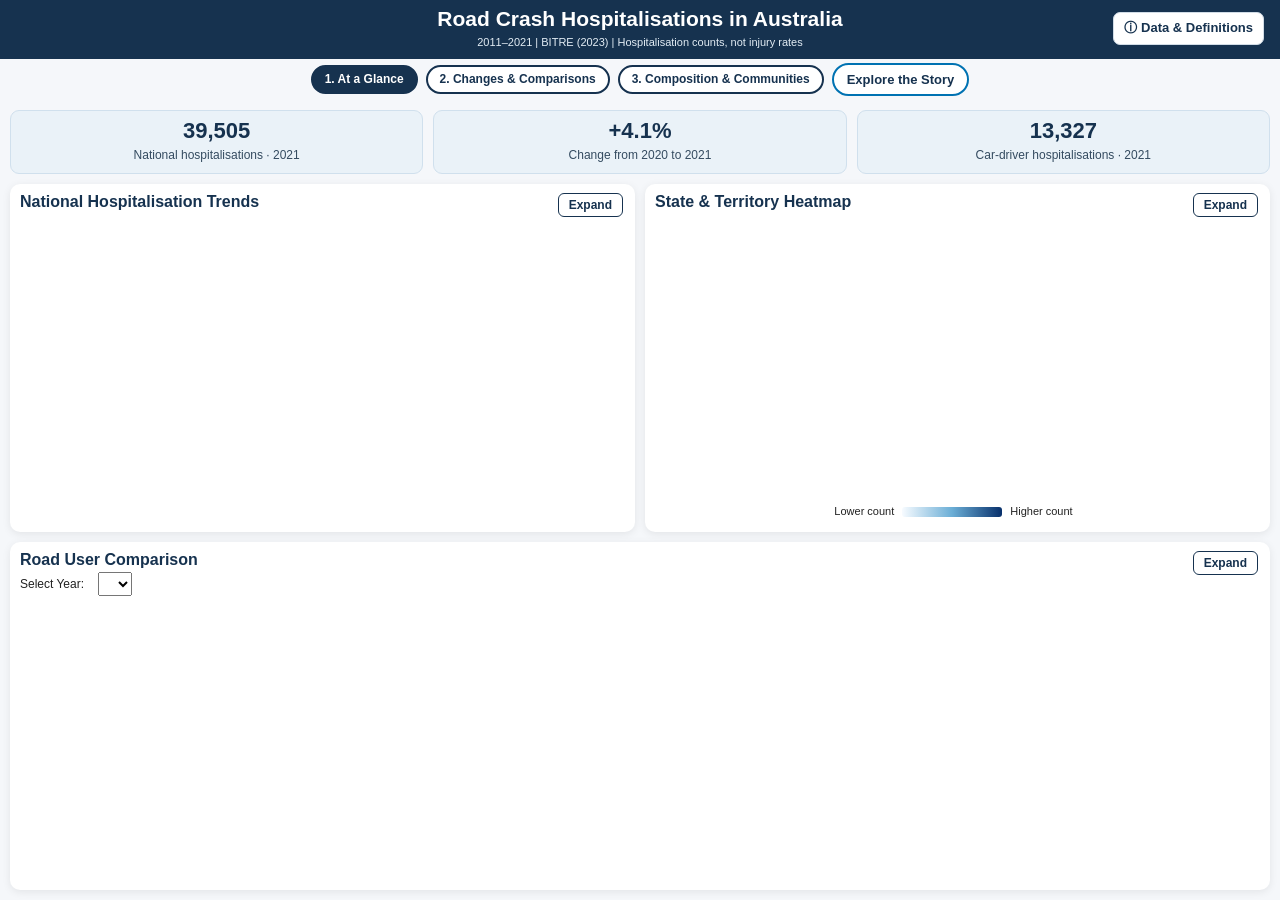
==== commit c85e9a7d: "Add guided storytelling and improve dashboard usability Added the four-step Explore the Story featur" ====
--- a/website/index.html
+++ b/website/index.html
@@ -11,6 +11,10 @@
     <title>Road Crash Hospitalisations in Australia</title>
 
     <link rel="stylesheet" href="css/style.css">
+
+    <!-- Guided Story Styling -->
+    <link rel="stylesheet" href="css/story-tour.css">
+
 </head>
 
 <body>
@@ -22,6 +26,66 @@
         <p>
             2011–2021 | BITRE (2023) | Hospitalisation counts, not injury rates
         </p>
+
+        <!-- Data definitions and methodological notes -->
+        <details class="data-guide">
+            <summary>ⓘ Data &amp; Definitions</summary>
+
+            <div class="data-guide-panel">
+                <h2>Data &amp; Definitions</h2>
+
+                <dl>
+                    <dt>Hospitalisations</dt>
+                    <dd>
+                        Reported hospitalised injuries resulting
+                        from road traffic crashes in Australia.
+                    </dd>
+
+                    <dt>Counts vs injury rates</dt>
+                    <dd>
+                        Counts are not adjusted for population size.
+                        Higher counts do not necessarily mean
+                        higher individual injury risk.
+                    </dd>
+
+                    <dt>Year-on-year change</dt>
+                    <dd>
+                        Percentage increase or decrease compared
+                        with the previous year.
+                    </dd>
+
+                    <dt>Indexed growth</dt>
+                    <dd>
+                        Each group's 2011 count is set to 100
+                        to compare relative changes over time.
+                    </dd>
+
+                    <dt>First Nations Share</dt>
+                    <dd>
+                        First Nations hospitalisations divided
+                        by the combined reported counts for
+                        First Nations and Non-Indigenous Australians.
+                        This is not an injury rate.
+                    </dd>
+
+                    <dt>Data limitations</dt>
+                    <dd>
+                        Some 2014 raw values were unpublished.
+                        Official annual totals were used.
+                        Reporting changes also affect comparisons
+                        for Victoria from 2012 and NSW from 2017.
+                    </dd>
+                </dl>
+
+                <p>
+                    Source:
+                    <a href="https://www.bitre.gov.au/resource/road-safety/hospitalised-injury" target="_blank"
+                        rel="noopener noreferrer">
+                        BITRE Hospitalised Injury (2023)
+                    </a>
+                </p>
+            </div>
+        </details>
 
     </header>
 
@@ -51,6 +115,28 @@
     <!-- Main Dashboard -->
     <main class="dashboard-grid">
 
+
+        <!-- Overview KPI Summary - Group 2 -->
+        <div id="overview-kpis" class="overview-kpis" aria-label="Key road crash hospitalisation statistics for 2021">
+
+            <div class="kpi-card">
+                <span class="kpi-value">39,505</span>
+                <span class="kpi-label">National hospitalisations · 2021</span>
+            </div>
+
+            <div class="kpi-card">
+                <span class="kpi-value">+4.1%</span>
+                <span class="kpi-label">Change from 2020 to 2021</span>
+            </div>
+
+            <div class="kpi-card">
+                <span class="kpi-value">13,327</span>
+                <span class="kpi-label">Car-driver hospitalisations · 2021</span>
+            </div>
+
+        </div>
+
+
         <!-- Chart 1: National Hospitalisation Trends -->
         <!-- Developer: Lai Man Yee -->
         <section id="national-section">
@@ -178,6 +264,18 @@
 
         </section>
 
+        <!-- Chart 6: State & Territory Change (Dumbbell) -->
+        <!-- Developer: Lin Yan -->
+        <section id="state-dumbbell-section">
+
+            <h2>State &amp; Territory Change: 2011 vs 2021</h2>
+
+            <div class="chart-scroll">
+                <div id="state-dumbbell-chart"></div>
+            </div>
+
+        </section>
+
 
         <!-- Chart 3: Road User Slope Chart -->
         <!-- Developer: Lai Man Yee -->
@@ -226,6 +324,9 @@
 
     <!-- Chart 3: Road User Comparison -->
     <script src="js/road-user.js"></script>
+
+    <!-- Chart 6: State & Territory Change (Dumbbell) -->
+    <script src="js/state-dumbbell.js"></script>
 
     <!-- Chart 4: First Nations Trends -->
     <script src="js/first-nations.js"></script>
@@ -324,6 +425,11 @@
     <!-- Chart Expansion Controls -->
     <script src="js/chart-expand.js"></script>
 
+
+    <!-- Optional Guided Data Story -->
+    <script src="js/story-tour.js"></script>
+
+
 </body>
 
 </html>
--- a/website/css/style.css
+++ b/website/css/style.css
@@ -1136,4 +1136,196 @@
 .page-tab-list {
     justify-content: center;
     flex-wrap: wrap;
+}
+
+
+/* State & Territory Change (Dumbbell Chart) - Lin Yan */
+#state-dumbbell-chart {
+    position: relative;
+    width: 100%;
+    height: 100%;
+    min-height: 0;
+}
+
+#state-dumbbell-chart svg {
+    display: block;
+    width: 100%;
+    height: 100%;
+}
+
+#state-dumbbell-chart .dumbbell-hit {
+    cursor: pointer;
+}
+
+#state-dumbbell-chart .dumbbell-hit:focus-visible {
+    outline: none;
+    stroke: #16324f;
+    stroke-width: 2px;
+}
+
+@media (max-width: 768px) {
+    #state-dumbbell-chart {
+        min-width: 320px;
+        min-height: 400px;
+
+    }
+}
+
+
+/* ===== Overview KPI Cards ===== */
+
+.overview-kpis {
+    display: grid;
+    grid-template-columns: repeat(3, minmax(0, 1fr));
+    gap: 10px;
+    grid-column: 1 / -1;
+}
+
+.overview-kpis[hidden] {
+    display: none !important;
+}
+
+.kpi-card {
+    background: #eaf2f8;
+    border: 1px solid #d0e0ed;
+    border-radius: 9px;
+    display: flex;
+    flex-direction: column;
+    justify-content: center;
+    align-items: center;
+    padding: 6px 10px;
+    text-align: center;
+    min-width: 0;
+}
+
+.kpi-value {
+    color: #16324f;
+    font-size: 22px;
+    font-weight: 700;
+    line-height: 1.1;
+}
+
+.kpi-label {
+    color: #344b60;
+    font-size: 12px;
+    margin-top: 3px;
+}
+
+/* Reserve one compact row for KPI cards */
+@media (min-width: 1000px) {
+    main.dashboard-grid.kpi-visible[data-count="3"] {
+        grid-template-rows: 64px repeat(2, minmax(0, 1fr));
+    }
+
+    /* Hide KPIs when a chart is expanded */
+    main.dashboard-grid.focus-mode .overview-kpis {
+        display: none !important;
+    }
+}
+
+/* Stack KPI cards on narrow screens */
+@media (max-width: 700px) {
+    .overview-kpis {
+        grid-template-columns: 1fr;
+    }
+
+    .kpi-label {
+        font-size: 14px;
+    }
+}
+
+
+/* ===== Data & Definitions Panel ===== */
+
+header {
+    position: relative;
+    z-index: 1000;
+}
+
+.data-guide {
+    position: absolute;
+    top: 12px;
+    right: 16px;
+    text-align: left;
+}
+
+.data-guide summary {
+    display: inline-block;
+    cursor: pointer;
+    background: #ffffff;
+    color: #16324f;
+    border: 1px solid #d1dce6;
+    border-radius: 7px;
+    padding: 5px 10px;
+    font-size: 13px;
+    font-weight: 600;
+    list-style: none;
+}
+
+.data-guide summary::-webkit-details-marker {
+    display: none;
+}
+
+.data-guide summary:focus-visible {
+    outline: 3px solid #d55e00;
+    outline-offset: 3px;
+}
+
+.data-guide-panel {
+    position: absolute;
+    top: calc(100% + 10px);
+    right: 0;
+    width: min(390px, calc(100vw - 32px));
+    max-height: 70vh;
+    overflow-y: auto;
+    padding: 18px;
+    box-sizing: border-box;
+    background: #ffffff;
+    color: #16324f;
+    border: 1px solid #cbd5e1;
+    border-radius: 10px;
+    box-shadow: 0 6px 24px rgba(0, 0, 0, 0.18);
+    z-index: 1001;
+}
+
+.data-guide-panel h2 {
+    font-size: 19px;
+    margin: 0 0 12px;
+}
+
+.data-guide-panel dt {
+    font-weight: 700;
+    font-size: 14px;
+    margin-top: 11px;
+}
+
+.data-guide-panel dd {
+    margin: 3px 0 0;
+    font-size: 14px;
+    line-height: 1.5;
+}
+
+.data-guide-panel p {
+    color: #16324f;
+    font-size: 13px;
+    text-align: left;
+    margin-top: 14px;
+}
+
+.data-guide-panel a {
+    color: #005a9c;
+}
+
+@media (max-width: 900px) {
+    .data-guide {
+        position: static;
+        display: inline-block;
+        margin-top: 8px;
+    }
+
+    .data-guide-panel {
+        position: absolute;
+        top: 100%;
+        right: 10px;
+    }
 }
--- a/website/css/story-tour.css
+++ b/website/css/story-tour.css
@@ -0,0 +1,156 @@
+/* COS30045 Group 2 — Optional guided story */
+.story-launch {
+    appearance: none;
+    border: 2px solid #0072b2;
+    background: #ffffff;
+    color: #16324f;
+    border-radius: 22px;
+    padding: 7px 13px;
+    font-size: 13px;
+    font-weight: 700;
+    cursor: pointer;
+}
+
+.story-launch:hover,
+.story-launch.story-launch-active {
+    background: #e6f2fa;
+}
+
+.story-launch:focus-visible,
+.story-tour-panel button:focus-visible {
+    outline: 3px solid #d55e00;
+    outline-offset: 3px;
+}
+
+main.dashboard-grid > section.story-highlight {
+    outline: 4px solid #d55e00;
+    outline-offset: -4px;
+    box-shadow: 0 0 0 3px rgba(213, 94, 0, 0.2);
+}
+
+.story-tour-panel[hidden] {
+    display: none !important;
+}
+
+.story-tour-panel {
+    box-sizing: border-box;
+    position: fixed;
+    z-index: 1500;
+    right: 16px;
+    bottom: 16px;
+    width: min(355px, calc(100vw - 32px));
+    max-height: 70vh;
+    overflow-y: auto;
+    padding: 16px;
+    background: #ffffff;
+    color: #16324f;
+    border: 1px solid #a9bfd0;
+    border-radius: 12px;
+    box-shadow: 0 5px 28px rgba(11, 35, 56, 0.28);
+}
+
+.story-tour-panel[data-position="bottom-left"] {
+    left: 16px;
+    right: auto;
+}
+
+.story-tour-panel[data-position="top-right"] {
+    top: 115px;
+    bottom: auto;
+}
+
+.story-panel-heading,
+.story-actions {
+    display: flex;
+    align-items: center;
+    justify-content: space-between;
+    gap: 10px;
+}
+
+.story-panel-heading h2 {
+    margin: 0;
+    color: #16324f;
+    font-size: 19px;
+}
+
+.story-close {
+    background: #f2f5f8;
+    border: 1px solid #c4d1dc;
+    border-radius: 6px;
+    color: #16324f;
+    cursor: pointer;
+    font-size: 22px;
+    line-height: 1;
+    padding: 3px 9px;
+}
+
+.story-progress {
+    font-size: 12px;
+    font-weight: 700;
+    color: #576b7f;
+    margin: 8px 0;
+}
+
+.story-title {
+    font-size: 17px;
+    margin: 8px 0;
+    color: #16324f;
+}
+
+.story-figure {
+    font-size: 24px;
+    font-weight: 800;
+    margin: 3px 0 8px;
+    color: #0072b2;
+}
+
+.story-explanation,
+.story-target {
+    font-size: 14px;
+    line-height: 1.45;
+    margin: 6px 0;
+}
+
+.story-target {
+    font-weight: 600;
+}
+
+.story-actions {
+    margin-top: 12px;
+}
+
+.story-actions button {
+    background: #16324f;
+    color: #ffffff;
+    border: 1px solid #16324f;
+    border-radius: 7px;
+    cursor: pointer;
+    padding: 7px 14px;
+    font-size: 14px;
+}
+
+.story-actions button:disabled {
+    opacity: .45;
+    cursor: not-allowed;
+}
+
+.story-note {
+    border-top: 1px solid #d9e3ec;
+    color: #576b7f;
+    font-size: 12px;
+    margin: 12px 0 0;
+    padding-top: 9px;
+}
+
+@media (max-width: 760px) {
+    .story-tour-panel,
+    .story-tour-panel[data-position="bottom-left"],
+    .story-tour-panel[data-position="top-right"] {
+        left: 12px;
+        right: 12px;
+        top: auto;
+        bottom: 12px;
+        width: auto;
+        max-height: 56vh;
+    }
+}
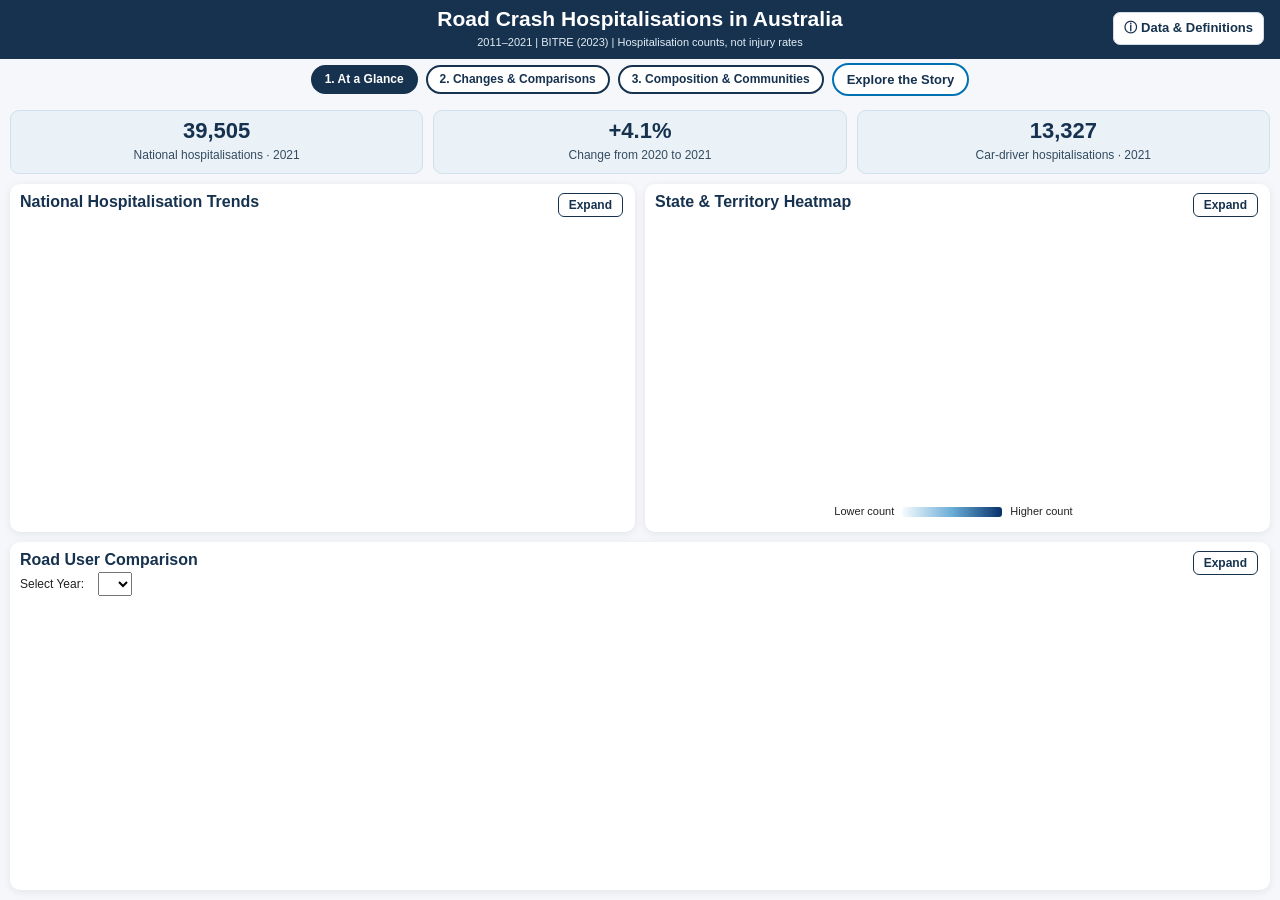
==== commit 188d8ec6: "Added link rel in index.html to make inspect show 100% in website" ====
--- a/website/index.html
+++ b/website/index.html
@@ -14,6 +14,9 @@
 
     <!-- Guided Story Styling -->
     <link rel="stylesheet" href="css/story-tour.css">
+
+    <link rel="icon" href="data:,">
+    
 
 </head>
 
